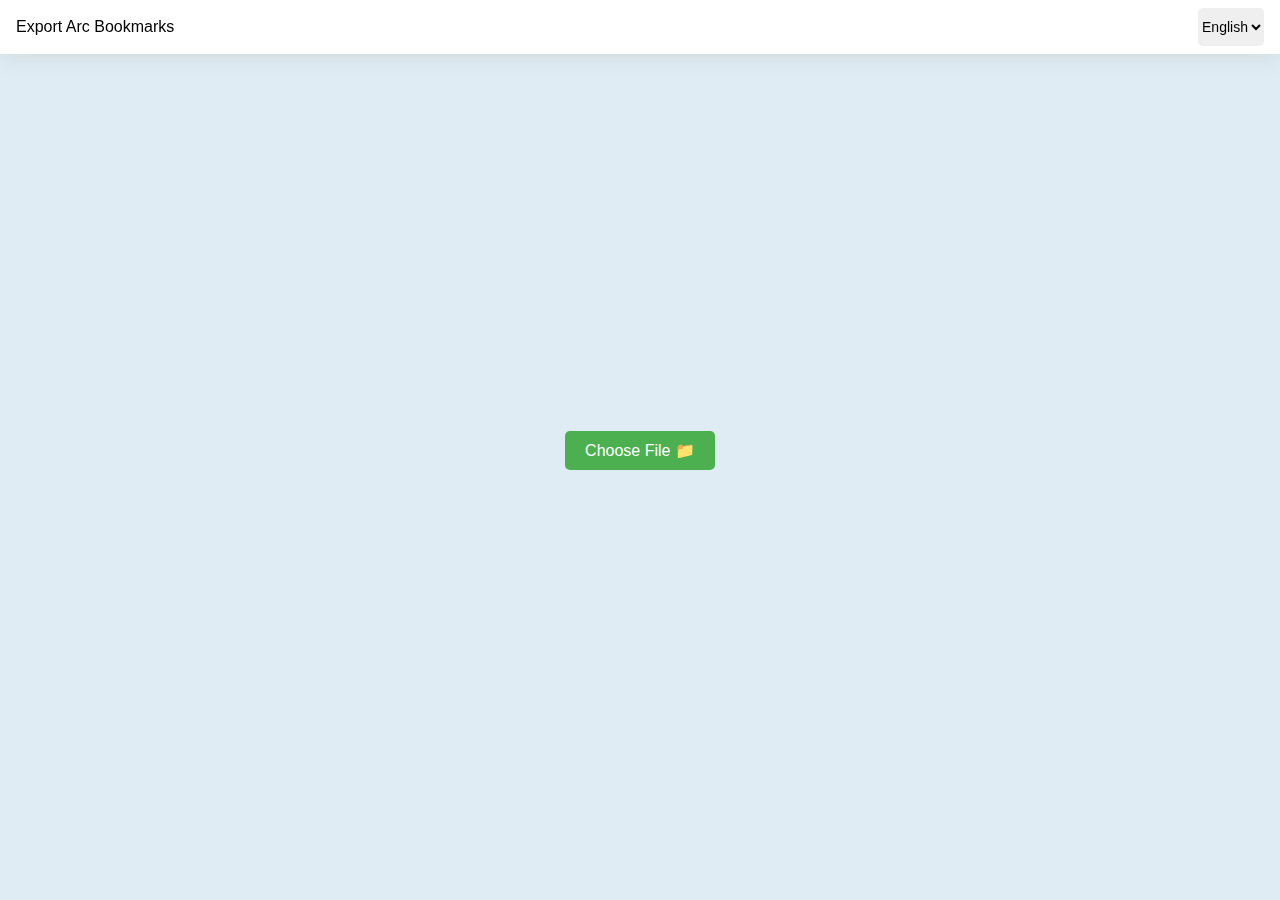
==== index.html @ b77043e5 "add GA" ====
<!DOCTYPE html>
<html lang="en">
  <head>
    <!-- Google tag (gtag.js) -->
    <script async src="https://www.googletagmanager.com/gtag/js?id=G-TBY9ZN0W4F"></script>
    <script>
      window.dataLayer = window.dataLayer || [];
      function gtag(){dataLayer.push(arguments);}
      gtag('js', new Date());

      gtag('config', 'G-TBY9ZN0W4F');
    </script>
    <meta charset="UTF-8" />
    <meta name="viewport" content="width=device-width, initial-scale=1.0" />
    <meta name="description" content="A tool to export Arc Browser bookmarks" />
    <title>Export Arc Browser Bookmarks</title>
    <link rel="stylesheet" href="./src/style.css" />
  </head>
  <body>
    <header>
      <div>
        <p class="title" data-i18n="exportArcBookmarks"></p>
      </div>
      <div class="select-wrapper">
        <select id="languageSelect">
          <option value="en">English</option>
          <option value="zh">中文</option>
          <!-- Add more options for other languages as needed -->
        </select>
      </div>
    </header>
    <main>
      <div class="customFileUploadContainer">
        <label
          for="jsonFile"
          class="customFileUpload"
          data-i18n="chooseFile"
        ></label>
        <input type="file" id="jsonFile" accept=".json" />
      </div>
      
      <div id="downloadBtnContainer">
        <div class="downloadBtnArea">
          <div id="status"></div>
          <div id="downloadBtnAndDivider">
            <div class="divider"></div>
            <button id="downloadBtn" class="button" data-i18n="download"></button>
          </div>
        </div>
      </div>
    </main>

    <script src="./src/main.js"></script>
    <!-- <script src="./src/i18n.js"></script> -->
  </body>
</html>
---- src/style.css ----
body {
  display: flex;
  justify-content: center;
  align-items: center;
  height: 100vh;
  margin: 0;
  background: #e0ecf3;
  font-family: Arial, sans-serif;
}

label, button, select, option, div, input, p, header, main {
  box-sizing: border-box;
  margin: 0;
  padding: 0;
}

header {
  position: fixed;
  top: 0;
  z-index: 50;
  width: 100% !important;
  padding: 8px 16px;
  display: flex;
  justify-content: space-between;
  align-items: center;
  background: #fff;
  box-shadow: 0 3px 24px rgba(0,0,0,.08);
}

#languageSelect {
  padding: 10px 0;
  font-size: 14px;
  border: none;
  border-radius: 5px;
  text-align: center;
}

#languageSelect:focus-visible {
  outline: none;
}

main {
  width: 100%;
}

#jsonFile,
#downloadBtn {
  padding: 10px 20px;
  font-size: 16px;
  border: none;
  border-radius: 5px;
  cursor: pointer;
}

#jsonFile {
  display: none;
  margin-right: 20px;
}

.customFileUpload {
  display: inline-block;
  padding: 10px 20px;
  font-size: 16px;
  border-radius: 5px;
  cursor: pointer;
  background-color: #4caf50;
  color: white;
  transition: background-color 0.3s ease;
}

.customFileUpload:hover {
  background-color: #388e3c;
}

.customFileUploadContainer {
  display: flex;
  justify-content: center;
  width: 100%;
}

#downloadBtnAndDivider {
  display: flex;
  justify-content: center;
  align-items: center;
  flex-direction: column;
  width: 100%;
}

#downloadBtnContainer {
  display: none;
  width: 90%;
  max-width: 600px;
  margin: 0 auto;
}

.downloadBtnArea {
  display: flex;
  flex-direction: column;
  align-items: center;
  padding: 20px;
  margin: 12px 0;
  background-color: #40444f;
  border-radius: 10px;
}

.divider {
  width: 100%;
  height: 1px;
  margin: 20px 0;
  background-color: #5c6069;
}

#downloadBtn {
  background-color: #4caf50;
  color: white;
}

.button {
  height: 40px;
  margin: 4px;
}

#status {
  color: white;
}

#error {
  color: red;
  margin-top: 20px;
}
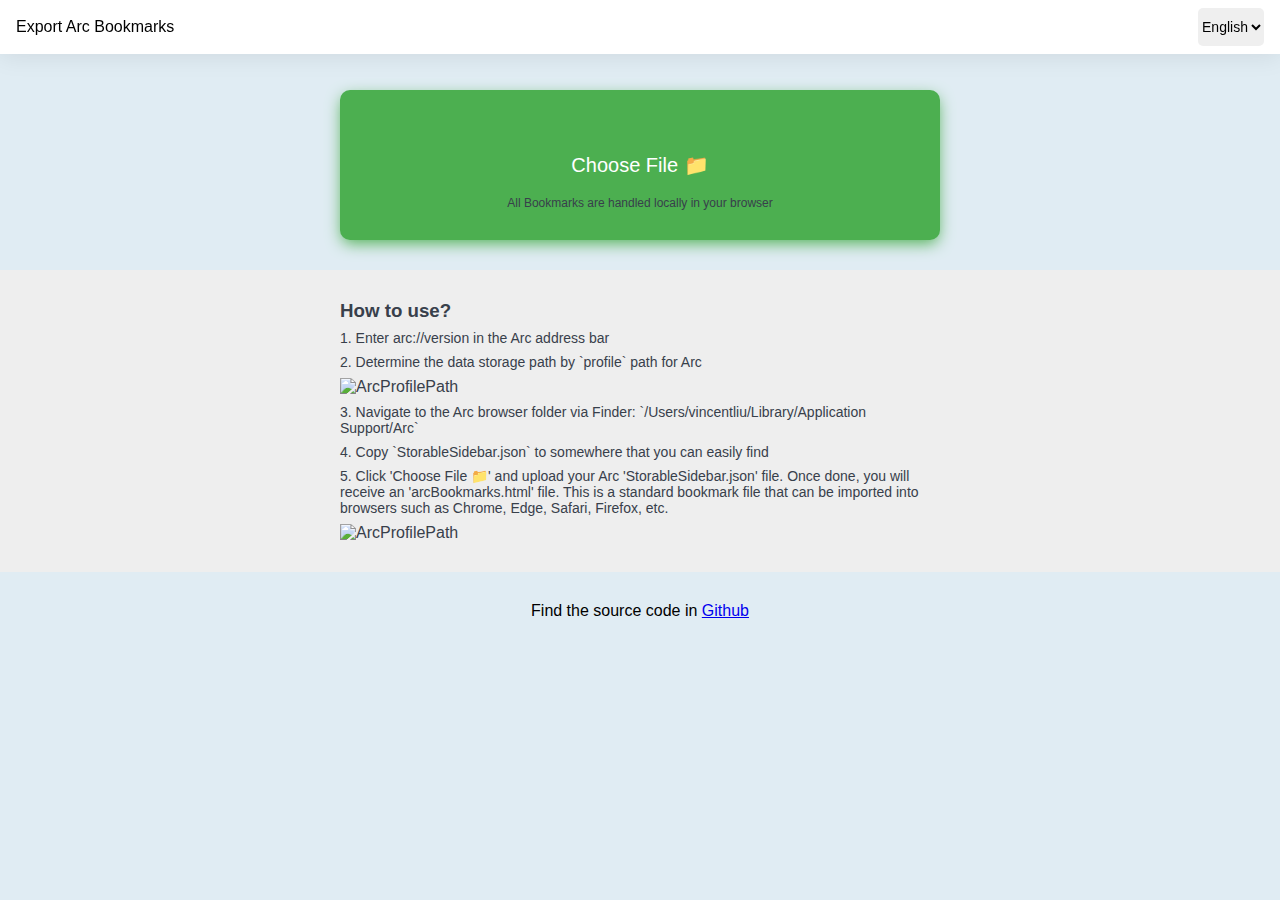
==== commit 5d1ba1d4: "optimize readme" ====
--- a/index.html
+++ b/index.html
@@ -37,6 +37,7 @@
           data-i18n="chooseFile"
         ></label>
         <input type="file" id="jsonFile" accept=".json" />
+        <p class="declaration" data-i18n="declaration"></p>
       </div>
       
       <div id="downloadBtnContainer">
@@ -48,9 +49,22 @@
           </div>
         </div>
       </div>
+      <div class="usageOutArea">
+        <div class="usageContainer">
+          <h3 data-i18n="howToUse">How to Use</h3>
+          <p class="usageStep" data-i18n="step01"></p>
+          <p class="usageStep" data-i18n="step02"></p>
+          <img src="https://raw.githubusercontent.com/xiaogliu/export-arc-bookmarks/main/images/ArcProfilePath.png" alt="ArcProfilePath">
+          <p class="usageStep" data-i18n="step03"></p>
+          <p class="usageStep" data-i18n="step04"></p>
+          <p class="usageStep" data-i18n="step05"></p>
+          <img src="https://raw.githubusercontent.com/xiaogliu/export-arc-bookmarks/main/images/ArcBookmarksVSFirefoxBookmarks.png" alt="ArcProfilePath">
+        </div>
+      </div>
+      <div class="contact">
+        <p>Find the source code in <a href="https://github.com/xiaogliu/export-arc-bookmarks">Github</a></p>
+      </div>
     </main>
-
     <script src="./src/main.js"></script>
-    <!-- <script src="./src/i18n.js"></script> -->
   </body>
 </html>
--- a/src/style.css
+++ b/src/style.css
@@ -2,13 +2,12 @@
   display: flex;
   justify-content: center;
   align-items: center;
-  height: 100vh;
   margin: 0;
   background: #e0ecf3;
   font-family: Arial, sans-serif;
 }
 
-label, button, select, option, div, input, p, header, main {
+label, button, select, option, div, input, p, header, main, h3 {
   box-sizing: border-box;
   margin: 0;
   padding: 0;
@@ -41,6 +40,7 @@
 
 main {
   width: 100%;
+  margin-top: 90px;
 }
 
 #jsonFile,
@@ -58,14 +58,19 @@
 }
 
 .customFileUpload {
-  display: inline-block;
-  padding: 10px 20px;
-  font-size: 16px;
-  border-radius: 5px;
+  display: flex;
+  justify-content: center;
+  align-items: center;
+  width: 90%;
+  height: 150px;
+  max-width: 600px;
+  font-size: 20px;
+  border-radius: 10px;
   cursor: pointer;
   background-color: #4caf50;
   color: white;
   transition: background-color 0.3s ease;
+  box-shadow: 0px 5px 16px -2px #4caf50;
 }
 
 .customFileUpload:hover {
@@ -73,9 +78,17 @@
 }
 
 .customFileUploadContainer {
+  position: relative;
   display: flex;
   justify-content: center;
   width: 100%;
+}
+
+.declaration {
+  position: absolute;
+  bottom: 30px;
+  font-size: 12px;
+  color: #38404b;
 }
 
 #downloadBtnAndDivider {
@@ -128,3 +141,34 @@
   color: red;
   margin-top: 20px;
 }
+
+.usageOutArea {
+  margin: 30px 0;
+  padding: 30px 0;
+  background-color: #eee;
+}
+
+.usageContainer {
+  margin: 0 auto;
+  width: 90%;
+  max-width: 600px;
+  color: #38404b;
+}
+
+.usageStep {
+  margin: 8px 0;
+  font-size: 14px;
+  color: #38404b;
+}
+
+img {
+  width: 100%;
+  height: auto;
+  max-width: 600px;
+}
+
+.contact {
+  display: flex;
+  justify-content: center;
+  padding-bottom: 30px;
+}
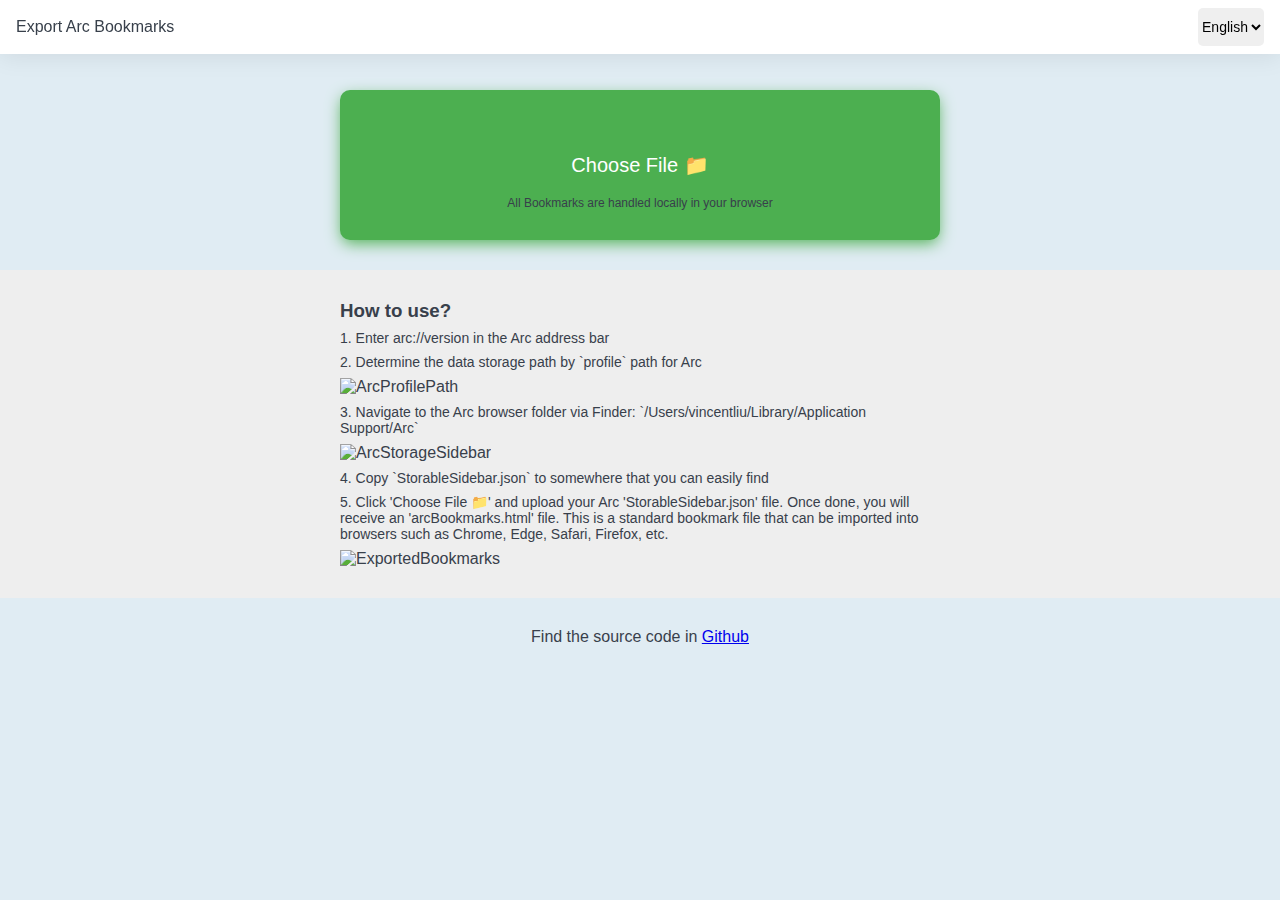
==== commit 7670cad0: "add readme image" ====
--- a/index.html
+++ b/index.html
@@ -56,9 +56,10 @@
           <p class="usageStep" data-i18n="step02"></p>
           <img src="https://raw.githubusercontent.com/xiaogliu/export-arc-bookmarks/main/images/ArcProfilePath.png" alt="ArcProfilePath">
           <p class="usageStep" data-i18n="step03"></p>
+          <img src="https://raw.githubusercontent.com/xiaogliu/export-arc-bookmarks/main/images/ArcStorageSidebar.png" alt="ArcStorageSidebar">
           <p class="usageStep" data-i18n="step04"></p>
           <p class="usageStep" data-i18n="step05"></p>
-          <img src="https://raw.githubusercontent.com/xiaogliu/export-arc-bookmarks/main/images/ArcBookmarksVSFirefoxBookmarks.png" alt="ArcProfilePath">
+          <img src="https://raw.githubusercontent.com/xiaogliu/export-arc-bookmarks/main/images/ArcBookmarksVSFirefoxBookmarks.png" alt="ExportedBookmarks">
         </div>
       </div>
       <div class="contact">
--- a/src/style.css
+++ b/src/style.css
@@ -5,6 +5,7 @@
   margin: 0;
   background: #e0ecf3;
   font-family: Arial, sans-serif;
+  color: #38404b;
 }
 
 label, button, select, option, div, input, p, header, main, h3 {
@@ -88,7 +89,6 @@
   position: absolute;
   bottom: 30px;
   font-size: 12px;
-  color: #38404b;
 }
 
 #downloadBtnAndDivider {
@@ -152,13 +152,11 @@
   margin: 0 auto;
   width: 90%;
   max-width: 600px;
-  color: #38404b;
 }
 
 .usageStep {
   margin: 8px 0;
   font-size: 14px;
-  color: #38404b;
 }
 
 img {
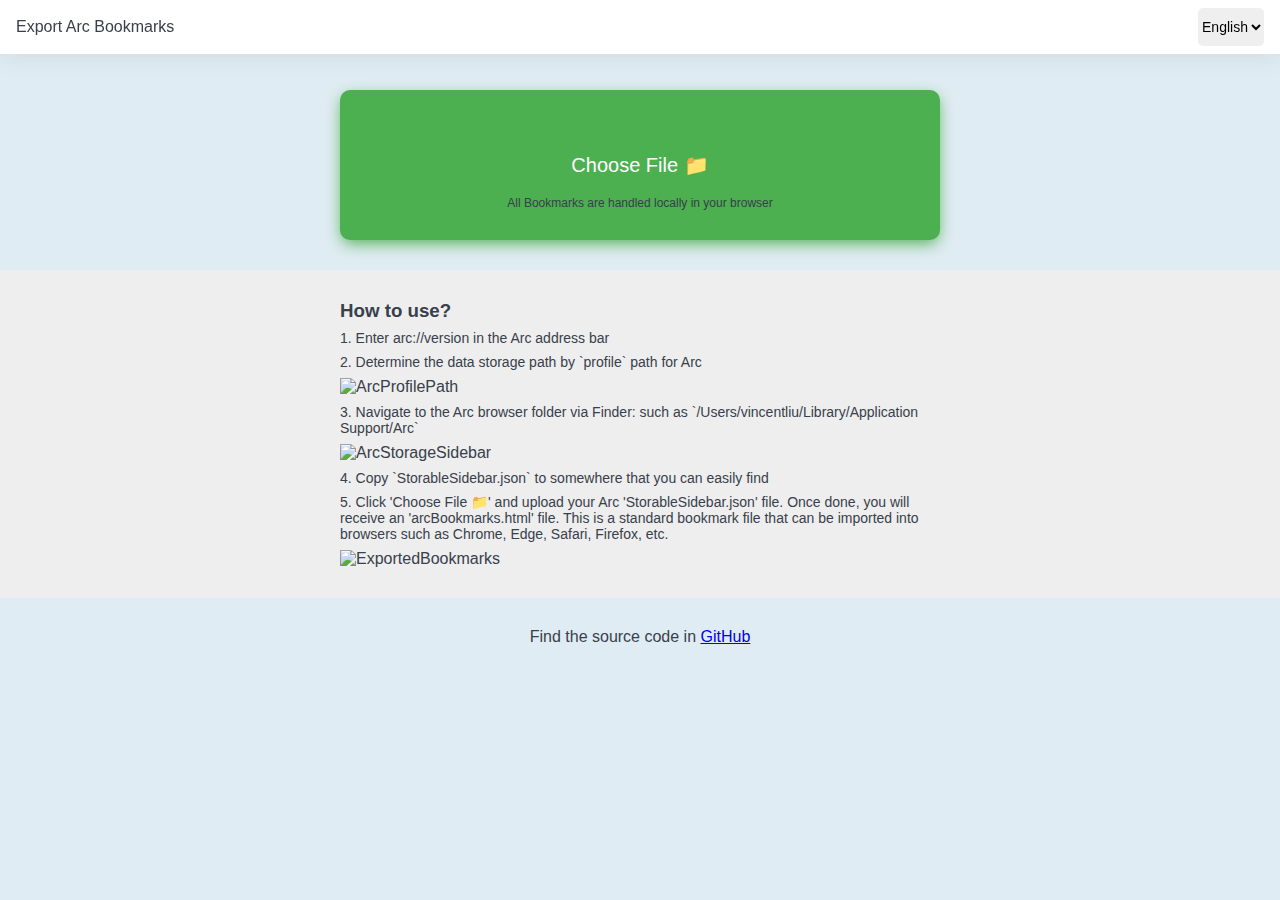
==== commit cc1dbf53: "update translation" ====
--- a/index.html
+++ b/index.html
@@ -63,7 +63,7 @@
         </div>
       </div>
       <div class="contact">
-        <p>Find the source code in <a href="https://github.com/xiaogliu/export-arc-bookmarks">Github</a></p>
+        <p>Find the source code in <a href="https://github.com/xiaogliu/export-arc-bookmarks">GitHub</a></p>
       </div>
     </main>
     <script src="./src/main.js"></script>
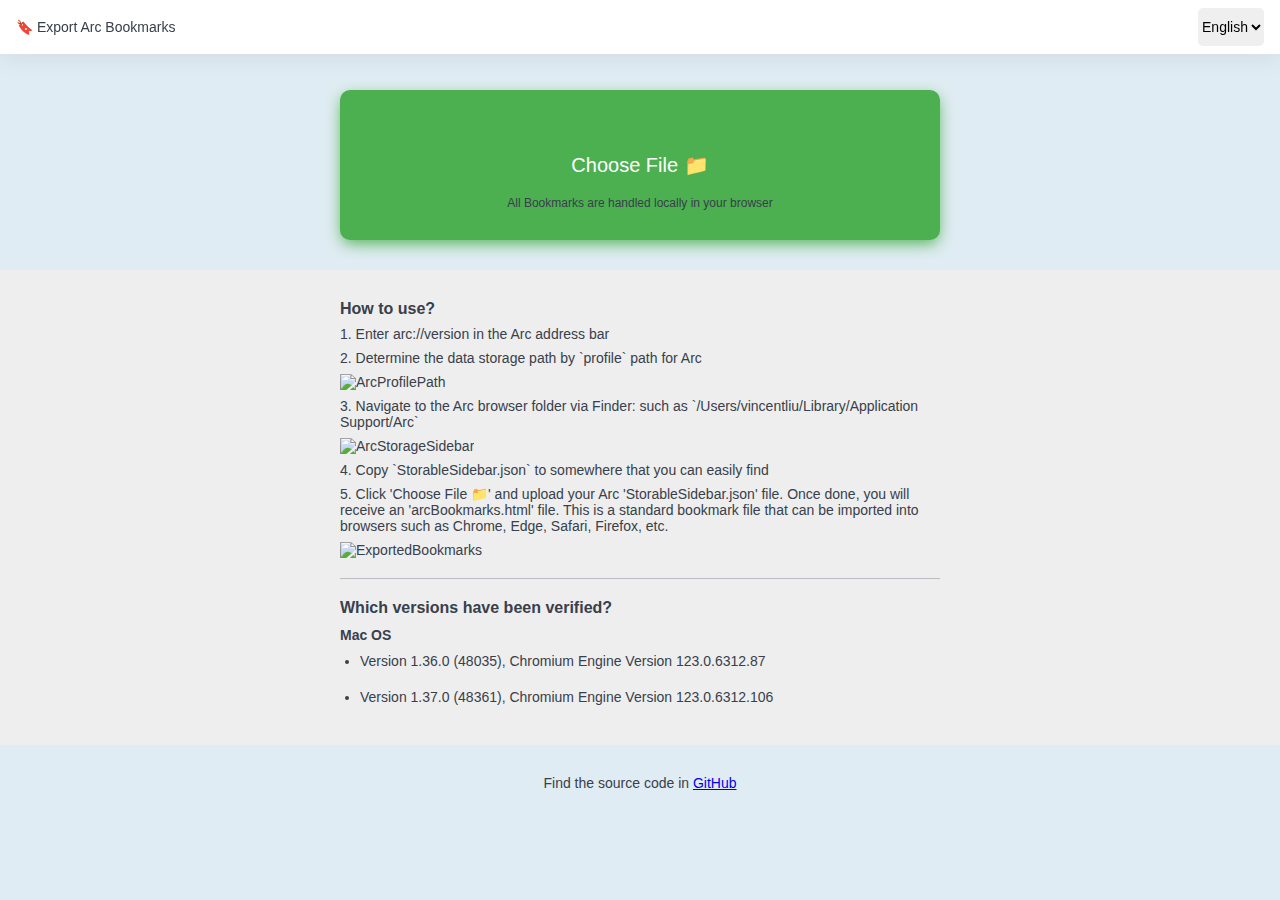
==== commit 2b4b44f7: "udpate supported version" ====
--- a/index.html
+++ b/index.html
@@ -60,6 +60,13 @@
           <p class="usageStep" data-i18n="step04"></p>
           <p class="usageStep" data-i18n="step05"></p>
           <img src="https://raw.githubusercontent.com/xiaogliu/export-arc-bookmarks/main/images/ArcBookmarksVSFirefoxBookmarks.png" alt="ExportedBookmarks">
+          <div class="divider"></div>
+          <h3 data-i18n="whichVersions" class="guideTitle">Which versions have been verified?</h3>
+          <ul>
+            <p class="osName">Mac OS</p>
+            <li>Version 1.36.0 (48035), Chromium Engine Version 123.0.6312.87</li>
+            <li>Version 1.37.0 (48361), Chromium Engine Version 123.0.6312.106</li>
+          </ul>
         </div>
       </div>
       <div class="contact">
--- a/src/style.css
+++ b/src/style.css
@@ -8,10 +8,11 @@
   color: #38404b;
 }
 
-label, button, select, option, div, input, p, header, main, h3 {
+label, button, select, option, div, input, p, header, main, h3, ul, li {
   box-sizing: border-box;
   margin: 0;
   padding: 0;
+  font-size: 14px;
 }
 
 header {
@@ -120,7 +121,7 @@
   width: 100%;
   height: 1px;
   margin: 20px 0;
-  background-color: #5c6069;
+  background-color: #7378846b;
 }
 
 #downloadBtn {
@@ -168,5 +169,23 @@
 .contact {
   display: flex;
   justify-content: center;
-  padding-bottom: 30px;
+  padding-bottom: 20px;
+  font-size: 12px;
 }
+
+.guideTitle {
+  margin: 20px 0 10px;
+}
+
+.osName {
+  font-weight: bold;
+}
+
+li {
+  margin-left: 20px;
+  padding: 10px 0;
+}
+
+h3 {
+  font-size: 16px;
+}
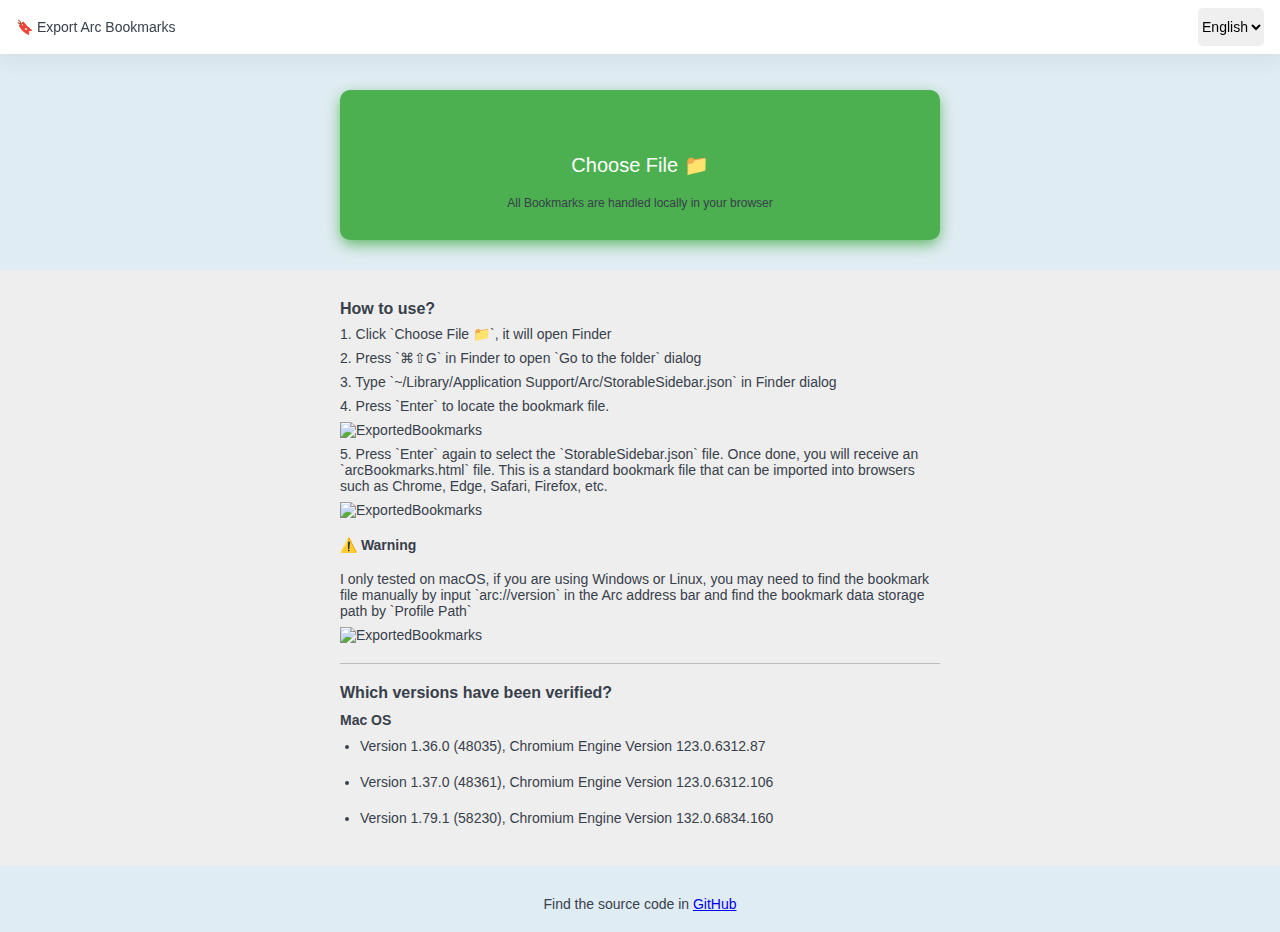
==== commit 09750ff8: "simplify find bookmark json file process" ====
--- a/index.html
+++ b/index.html
@@ -2,13 +2,18 @@
 <html lang="en">
   <head>
     <!-- Google tag (gtag.js) -->
-    <script async src="https://www.googletagmanager.com/gtag/js?id=G-TBY9ZN0W4F"></script>
+    <script
+      async
+      src="https://www.googletagmanager.com/gtag/js?id=G-TBY9ZN0W4F"
+    ></script>
     <script>
       window.dataLayer = window.dataLayer || [];
-      function gtag(){dataLayer.push(arguments);}
-      gtag('js', new Date());
+      function gtag() {
+        dataLayer.push(arguments);
+      }
+      gtag("js", new Date());
 
-      gtag('config', 'G-TBY9ZN0W4F');
+      gtag("config", "G-TBY9ZN0W4F");
     </script>
     <meta charset="UTF-8" />
     <meta name="viewport" content="width=device-width, initial-scale=1.0" />
@@ -39,13 +44,17 @@
         <input type="file" id="jsonFile" accept=".json" />
         <p class="declaration" data-i18n="declaration"></p>
       </div>
-      
+
       <div id="downloadBtnContainer">
         <div class="downloadBtnArea">
           <div id="status"></div>
           <div id="downloadBtnAndDivider">
             <div class="divider"></div>
-            <button id="downloadBtn" class="button" data-i18n="download"></button>
+            <button
+              id="downloadBtn"
+              class="button"
+              data-i18n="download"
+            ></button>
           </div>
         </div>
       </div>
@@ -54,23 +63,44 @@
           <h3 data-i18n="howToUse">How to Use</h3>
           <p class="usageStep" data-i18n="step01"></p>
           <p class="usageStep" data-i18n="step02"></p>
-          <img src="https://raw.githubusercontent.com/xiaogliu/export-arc-bookmarks/main/images/ArcProfilePath.png" alt="ArcProfilePath">
           <p class="usageStep" data-i18n="step03"></p>
-          <img src="https://raw.githubusercontent.com/xiaogliu/export-arc-bookmarks/main/images/ArcStorageSidebar.png" alt="ArcStorageSidebar">
           <p class="usageStep" data-i18n="step04"></p>
+          <img
+            src="https://raw.githubusercontent.com/xiaogliu/export-arc-bookmarks/main/images/FindBookmarkJsonFile.png"
+            alt="ExportedBookmarks"
+          />
           <p class="usageStep" data-i18n="step05"></p>
-          <img src="https://raw.githubusercontent.com/xiaogliu/export-arc-bookmarks/main/images/ArcBookmarksVSFirefoxBookmarks.png" alt="ExportedBookmarks">
+          <img
+            src="https://raw.githubusercontent.com/xiaogliu/export-arc-bookmarks/main/images/ArcBookmarksVSFirefoxBookmarks.png"
+            alt="ExportedBookmarks"
+          />
+          <h4 data-i18n="warning"></h4>
+          <p class="usageStep" data-i18n="troubleshot"></p>
+          <img
+            src="https://raw.githubusercontent.com/xiaogliu/export-arc-bookmarks/main/images/ArcProfilePath.png"
+            alt="ExportedBookmarks"
+          />
           <div class="divider"></div>
-          <h3 data-i18n="whichVersions" class="guideTitle">Which versions have been verified?</h3>
+          <h3 data-i18n="whichVersions" class="guideTitle"></h3>
           <ul>
             <p class="osName">Mac OS</p>
-            <li>Version 1.36.0 (48035), Chromium Engine Version 123.0.6312.87</li>
-            <li>Version 1.37.0 (48361), Chromium Engine Version 123.0.6312.106</li>
+            <li>
+              Version 1.36.0 (48035), Chromium Engine Version 123.0.6312.87
+            </li>
+            <li>
+              Version 1.37.0 (48361), Chromium Engine Version 123.0.6312.106
+            </li>
+            <li>
+              Version 1.79.1 (58230), Chromium Engine Version 132.0.6834.160
+            </li>
           </ul>
         </div>
       </div>
       <div class="contact">
-        <p>Find the source code in <a href="https://github.com/xiaogliu/export-arc-bookmarks">GitHub</a></p>
+        <p>
+          Find the source code in
+          <a href="https://github.com/xiaogliu/export-arc-bookmarks">GitHub</a>
+        </p>
       </div>
     </main>
     <script src="./src/main.js"></script>
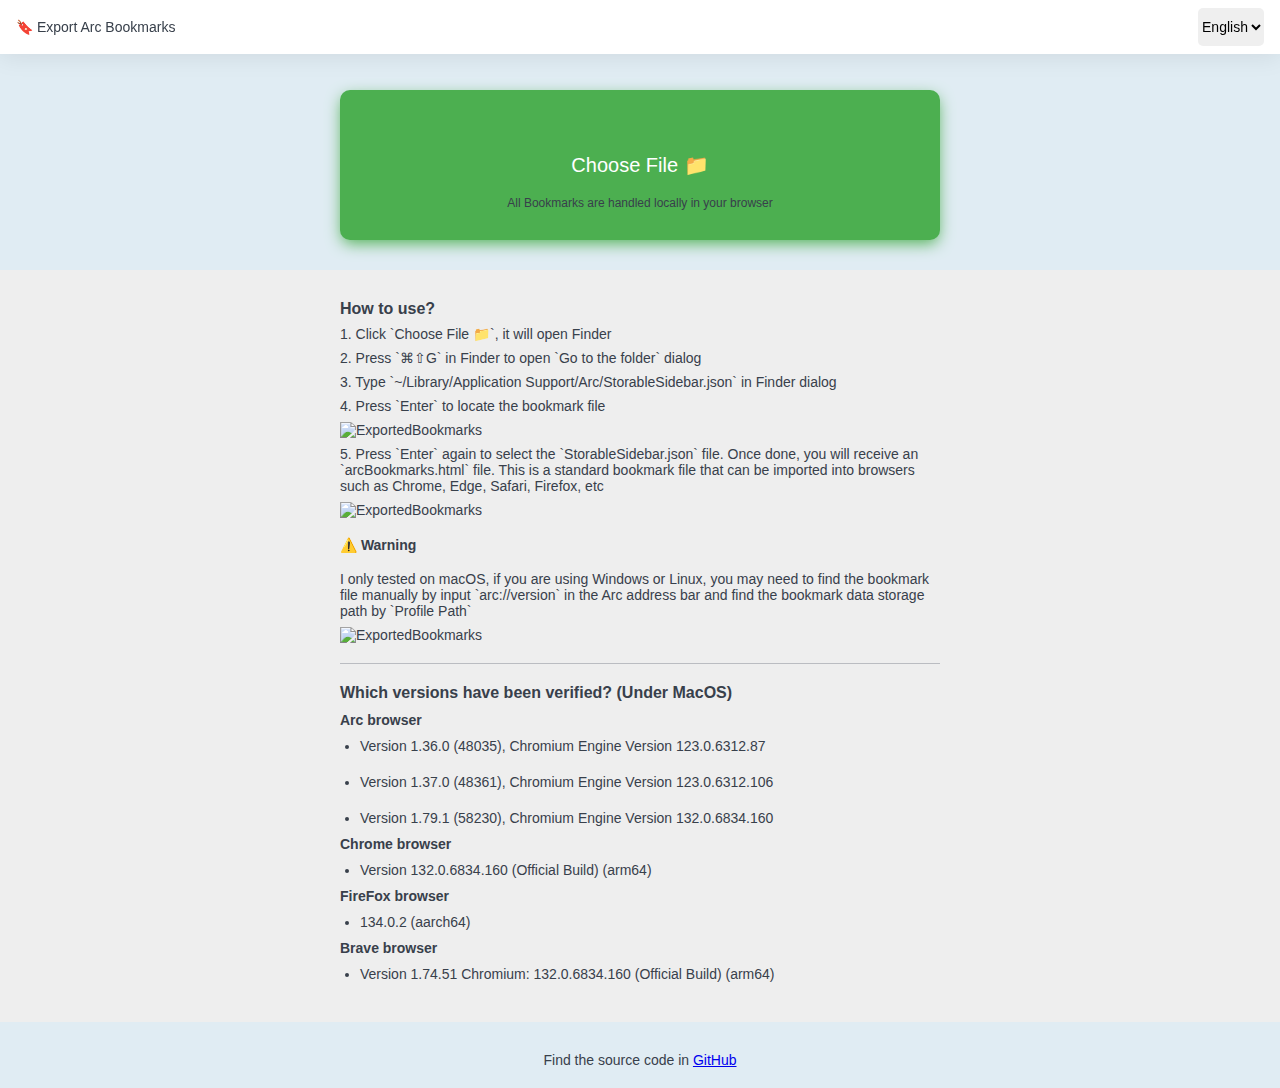
==== commit 9b9f8233: "update readme" ====
--- a/index.html
+++ b/index.html
@@ -83,7 +83,7 @@
           <div class="divider"></div>
           <h3 data-i18n="whichVersions" class="guideTitle"></h3>
           <ul>
-            <p class="osName">Mac OS</p>
+            <p class="osName">Arc browser</p>
             <li>
               Version 1.36.0 (48035), Chromium Engine Version 123.0.6312.87
             </li>
@@ -92,6 +92,19 @@
             </li>
             <li>
               Version 1.79.1 (58230), Chromium Engine Version 132.0.6834.160
+            </li>
+            <p class="osName">Chrome browser</p>
+            <li>
+              Version 132.0.6834.160 (Official Build) (arm64)
+            </li>
+            <p class="osName">FireFox browser</p>
+            <li>
+              134.0.2 (aarch64)
+            </li>
+            </li>
+            <p class="osName">Brave browser</p>
+            <li>
+              Version 1.74.51 Chromium: 132.0.6834.160 (Official Build) (arm64)
             </li>
           </ul>
         </div>
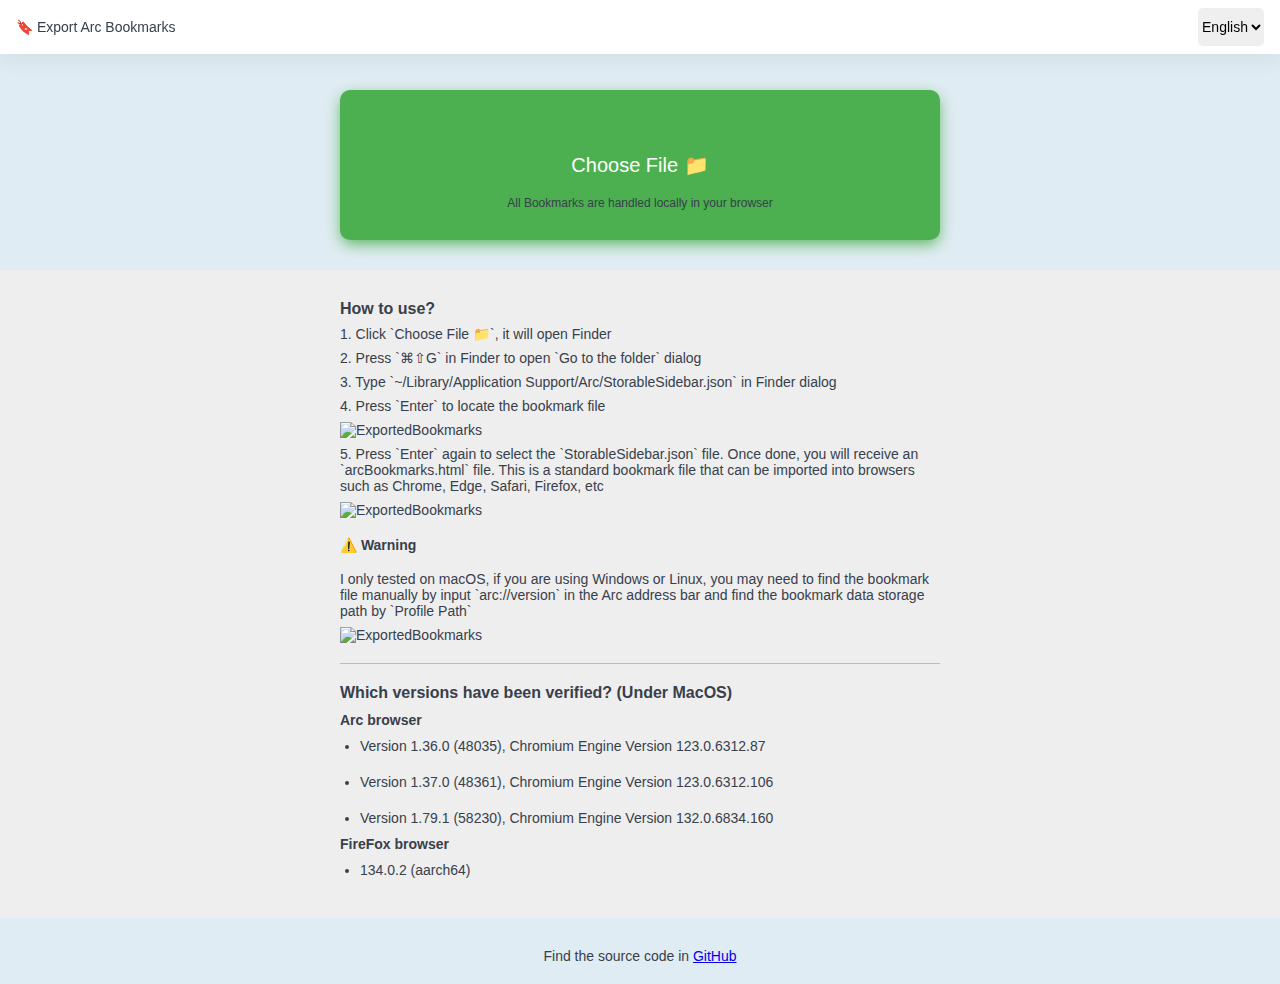
==== commit dd04528d: "update readme" ====
--- a/index.html
+++ b/index.html
@@ -93,18 +93,10 @@
             <li>
               Version 1.79.1 (58230), Chromium Engine Version 132.0.6834.160
             </li>
-            <p class="osName">Chrome browser</p>
-            <li>
-              Version 132.0.6834.160 (Official Build) (arm64)
-            </li>
             <p class="osName">FireFox browser</p>
             <li>
               134.0.2 (aarch64)
             </li>
-            </li>
-            <p class="osName">Brave browser</p>
-            <li>
-              Version 1.74.51 Chromium: 132.0.6834.160 (Official Build) (arm64)
             </li>
           </ul>
         </div>
